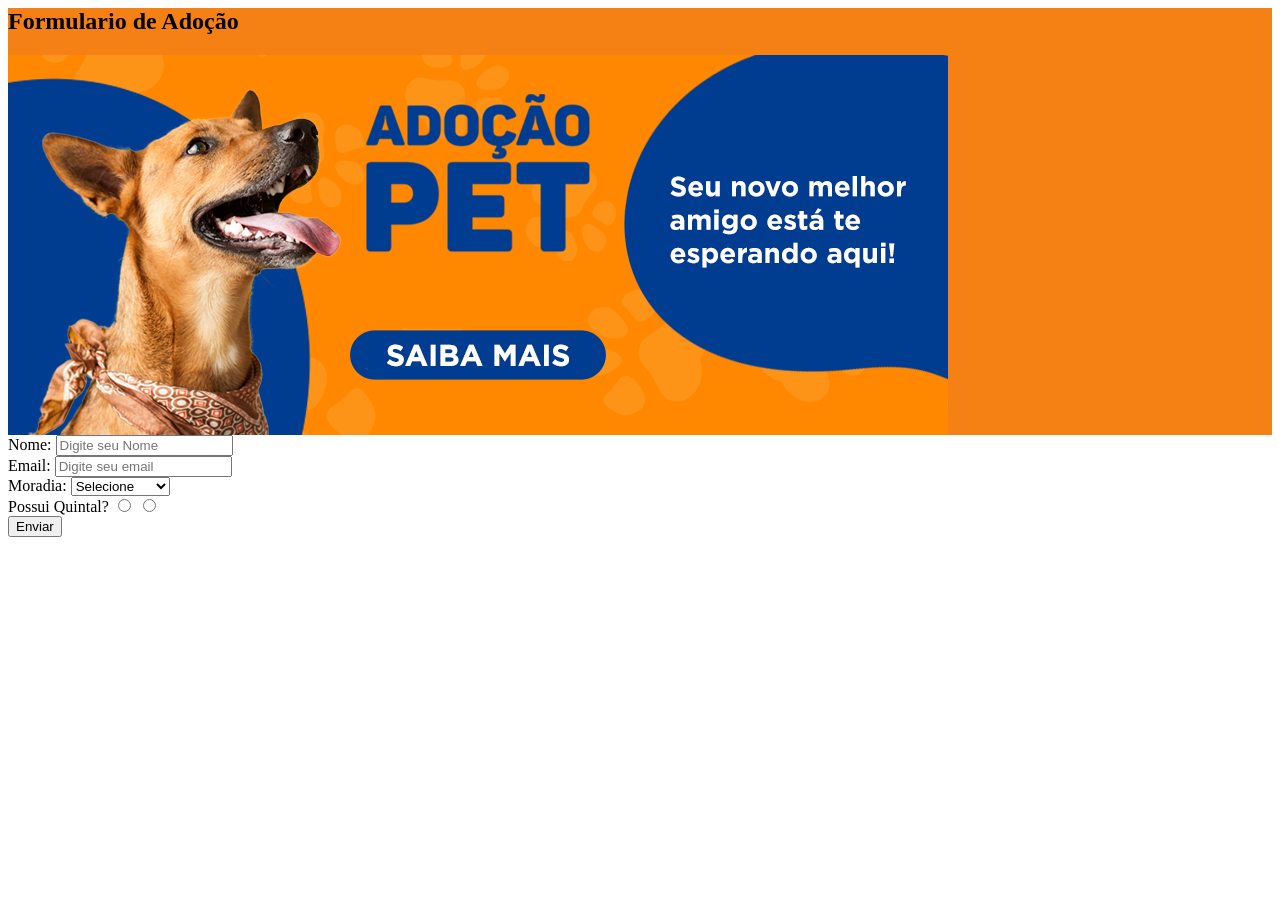
==== index.html @ d629cca0 "add - commit inicial" ====
<html lang="en">

<head>
    <meta charset="UTF-8">
    <meta name="viewport" content="width=device-width, initial-scale=1.0">
    <title>Document</title>

    <link rel="stylesheet" href="style.css">

</head>

<body>
    <div class="fundo">


        <h2>Formulario de Adoção</h2>

        <header>
            <nav>
                <img src="assets/adoção-pet.png" alt="Foto do guia da página">
            </nav>
        </header>
    </div>    

    <form id="formAdocao">

        <label for="nome">Nome:</label>
        <input type="text" id="nome" placeholder="Digite seu Nome">
        <br>

        <label for="email">Email:</label>
        <input type="text" id="email" placeholder="Digite seu email">
        <br>
        
        <label for="moradia">Moradia:</label>
        <select name="moradia" id="moradia">

            <option value="">Selecione</option>
            <option value="casa">Casa</option>
            <option value="apartamento">Apartamento</option>

        </select>
        <br>

        <label for="quintal">Possui Quintal?</label>
        <input type="radio" name="quintal" value="sim>Sim">
        <input type="radio" name="quintal" value="não>Não">
        <br>
        <button type="submit">Enviar</button>
        
    </form>

    <div id="resultado"></div>

</body>
<script src="script.js"></script>

</html>
---- style.css ----
.fundo{
    background-color: rgb(245, 128, 20);
}
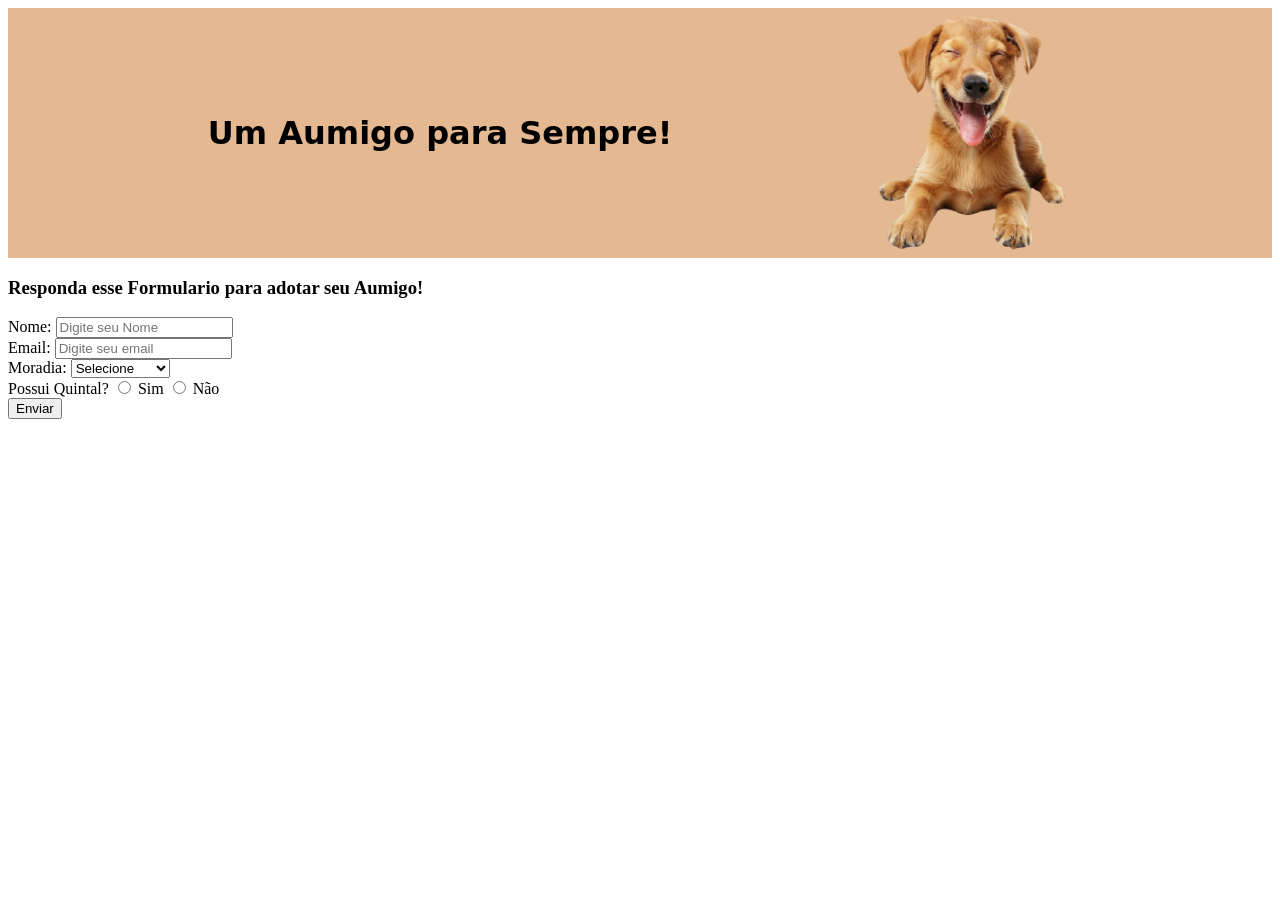
==== commit 36f5a27a: "add - adicionei a imagem na nav bar" ====
--- a/index.html
+++ b/index.html
@@ -10,47 +10,53 @@
 </head>
 
 <body>
+
     <div class="fundo">
 
 
-        <h2>Formulario de Adoção</h2>
-
         <header>
             <nav>
-                <img src="assets/adoção-pet.png" alt="Foto do guia da página">
+                <h2>Um Aumigo para Sempre!</h2>
+
+
+                <img id="icon" src="assets/amigo-removebg-preview.png" alt="">
             </nav>
         </header>
-    </div>    
+    </div>
 
-    <form id="formAdocao">
+    <main>
+        <h3>Responda esse Formulario para adotar seu Aumigo!</h3>
+        <form id="formAdocao">
 
-        <label for="nome">Nome:</label>
-        <input type="text" id="nome" placeholder="Digite seu Nome">
-        <br>
+            <label for="nome">Nome:</label>
+            <input type="text" id="nome" placeholder="Digite seu Nome">
+            <br>
 
-        <label for="email">Email:</label>
-        <input type="text" id="email" placeholder="Digite seu email">
-        <br>
-        
-        <label for="moradia">Moradia:</label>
-        <select name="moradia" id="moradia">
+            <label for="email">Email:</label>
+            <input type="text" id="email" placeholder="Digite seu email">
+            <br>
 
-            <option value="">Selecione</option>
-            <option value="casa">Casa</option>
-            <option value="apartamento">Apartamento</option>
+            <label for="moradia">Moradia:</label>
+            <select name="moradia" id="moradia">
 
-        </select>
-        <br>
+                <option value="">Selecione</option>
+                <option value="casa">Casa</option>
+                <option value="apartamento">Apartamento</option>
 
-        <label for="quintal">Possui Quintal?</label>
-        <input type="radio" name="quintal" value="sim>Sim">
-        <input type="radio" name="quintal" value="não>Não">
-        <br>
-        <button type="submit">Enviar</button>
-        
-    </form>
+            </select>
+            <br>
 
-    <div id="resultado"></div>
+            <label for="quintal">Possui Quintal?</label>
+            <input type="radio" name="quintal" value="sim"> Sim
+            <input type="radio" name="quintal" value="não"> Não
+            <br>
+            <button type="submit">Enviar</button>
+
+        </form>
+
+        <div id="resultado"></div>
+
+    </main>
 
 </body>
 <script src="script.js"></script>
--- a/style.css
+++ b/style.css
@@ -1,5 +1,25 @@
 
+#icon{
+   margin-right: 200px;
+    width: 200px;
+    height: 250px;
+}
+
+h2{
+    margin: 0 auto;
+    font-size: xx-large;
+    text-align: center;
+    font-family:system-ui, -apple-system, BlinkMacSystemFont, 'Segoe UI', Roboto, Oxygen, Ubuntu, Cantarell, 'Open Sans', 'Helvetica Neue', sans-serif
+}
+
+nav{
+    display: flex;
+    align-items: center;
+    justify-content: center;
+    font-family: 'Times New Roman', Times, serif;
+
+}
 
 .fundo{
-    background-color: rgb(245, 128, 20);
+    background-color: rgb(228, 185, 145);
 }
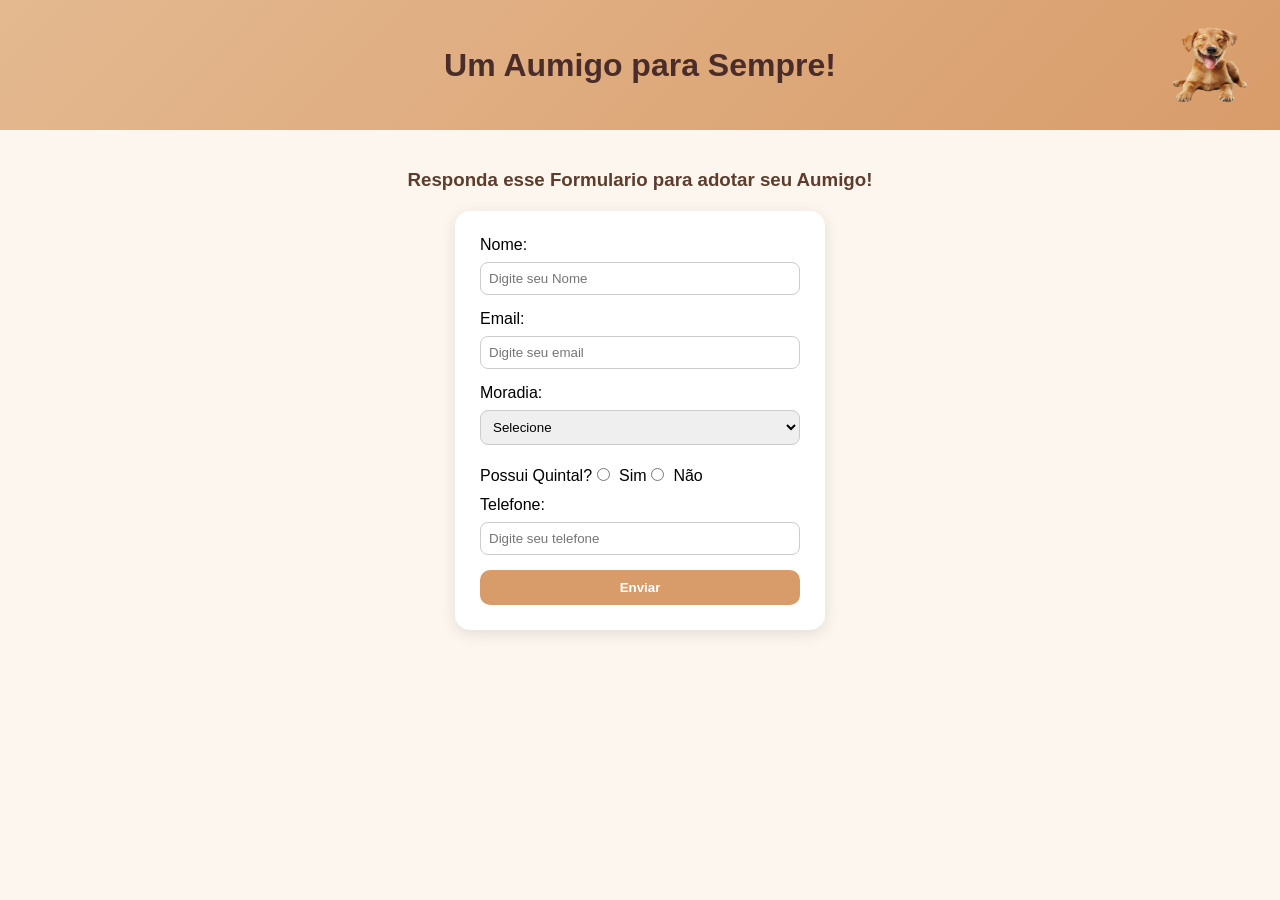
==== commit 92f02472: "up - arrumei a estilização do site" ====
--- a/index.html
+++ b/index.html
@@ -50,6 +50,11 @@
             <input type="radio" name="quintal" value="sim"> Sim
             <input type="radio" name="quintal" value="não"> Não
             <br>
+
+            <label for="telefone">Telefone:</label>
+            <input type="text" id="telefone" placeholder="Digite seu telefone">
+            <br>
+
             <button type="submit">Enviar</button>
 
         </form>
--- a/style.css
+++ b/style.css
@@ -1,25 +1,96 @@
-
-#icon{
-   margin-right: 200px;
-    width: 200px;
-    height: 250px;
+body {
+    display: flex;
+    flex-direction: column;
+    margin: 0;
+    background-color: #fdf6ee;
+    font-family: 'Segoe UI', Tahoma, Geneva, Verdana, sans-serif;
 }
 
-h2{
-    margin: 0 auto;
-    font-size: xx-large;
-    text-align: center;
-    font-family:system-ui, -apple-system, BlinkMacSystemFont, 'Segoe UI', Roboto, Oxygen, Ubuntu, Cantarell, 'Open Sans', 'Helvetica Neue', sans-serif
+.fundo {
+    background: linear-gradient(135deg, #e4b990, #d89c6a);
+    padding: 20px 0;
 }
 
-nav{
+nav {
     display: flex;
     align-items: center;
     justify-content: center;
-    font-family: 'Times New Roman', Times, serif;
-
+    position: relative;
 }
 
-.fundo{
-    background-color: rgb(228, 185, 145);
+h2 {
+    font-family: 'Gill Sans', 'Gill Sans MT', Calibri, 'Trebuchet MS', sans-serif;
+    font-size: 32px;
+    color: #4a2c2a;
+    text-align: center;
+}
+
+#icon {
+    position: absolute;
+    right: 30px;
+    width: 80px;
+    height: 80px;
+}
+
+main {
+    display: flex;
+    flex-direction: column;
+    align-items: center;
+    margin-top: 20px;
+}
+
+h3 {
+    text-align: center;
+    margin-bottom: 20px;
+    color: #5c3d2e;
+}
+
+#formAdocao {
+    background-color: white;
+    padding: 25px;
+    border-radius: 15px;
+    width: 320px;
+    box-shadow: 0px 4px 15px rgba(0,0,0,0.1);
+    font-size: 16px;
+}
+
+input, select, textarea {
+    width: 100%;
+    padding: 8px;
+    margin: 8px 0 15px 0;
+    border-radius: 8px;
+    border: 1px solid #ccc;
+    outline: none;
+}
+
+input:focus, select:focus, textarea:focus {
+    border-color: #d89c6a;
+}
+
+input[type="radio"] {
+    width: auto;
+    margin-right: 5px;
+}
+
+button {
+    width: 100%;
+    padding: 10px;
+    background-color: #d89c6a;
+    color: white;
+    border: none;
+    border-radius: 10px;
+    cursor: pointer;
+    font-weight: bold;
+    transition: 0.3s;
+}
+
+button:hover {
+    background-color: #c07f4f;
+}
+
+#resultado {
+    margin-top: 20px;
+    font-weight: bold;
+    color: green;
+    text-align: center;
 }
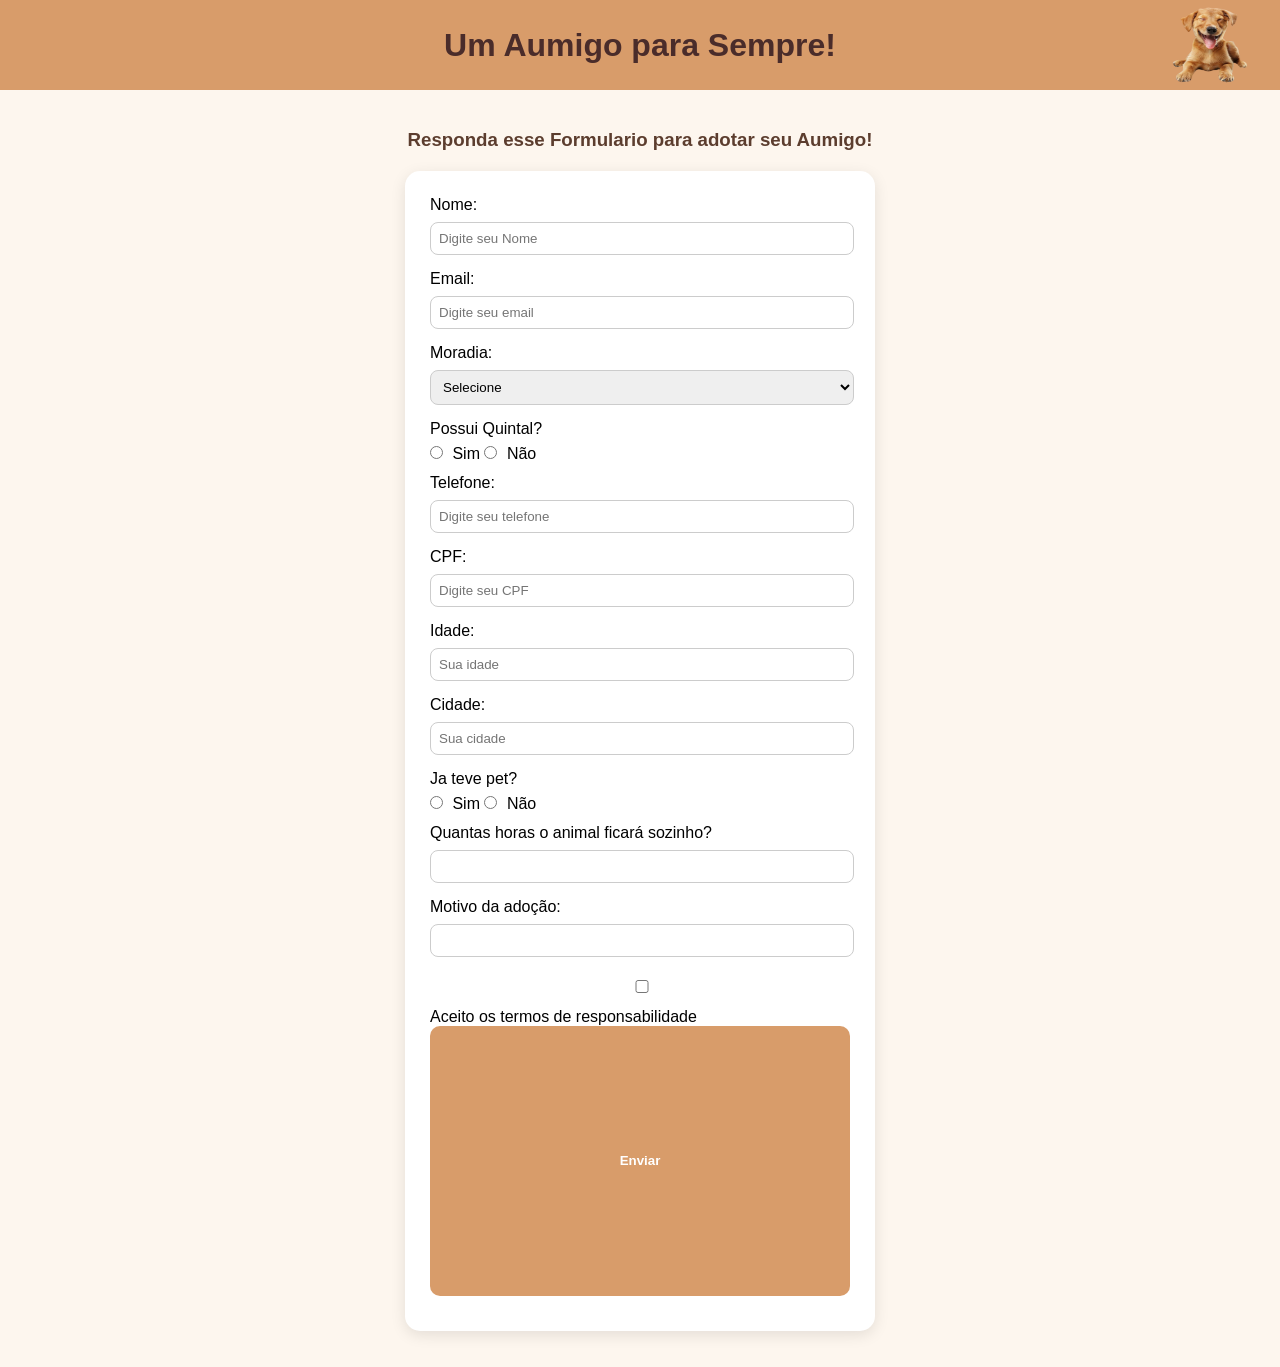
==== commit 6428deed: "up - adicionei e alterei nas paginas dos cachorros" ====
--- a/index.html
+++ b/index.html
@@ -10,9 +10,6 @@
 </head>
 
 <body>
-
-    <div class="fundo">
-
 
         <header>
             <nav>
@@ -46,13 +43,44 @@
             </select>
             <br>
 
-            <label for="quintal">Possui Quintal?</label>
+            <label for="quintal">Possui Quintal?</label> <br>
             <input type="radio" name="quintal" value="sim"> Sim
             <input type="radio" name="quintal" value="não"> Não
             <br>
 
             <label for="telefone">Telefone:</label>
             <input type="text" id="telefone" placeholder="Digite seu telefone">
+            <br>
+
+
+            <label for="cpf">CPF:</label>
+            <input type="text" id="cpf" placeholder="Digite seu CPF">
+            <br>
+
+            <label for="idade">Idade:</label>
+            <input type="number" id="idade" placeholder="Sua idade">
+            <br>
+
+            <label for="cidade">Cidade:</label>
+            <input type="text" id="cidade" placeholder="Sua cidade">
+            <br>
+
+            <label for="pet">Ja teve pet?</label> <br>
+            <input type="radio" name="pet" value="sim"> Sim
+            <input type="radio" name="pet" value="nao"> Não
+            <br>
+
+            <label for="horas">Quantas horas o animal ficará sozinho?</label>
+            <input type="number" id="horas">
+            <br>
+
+            <label for="motivo">Motivo da adoção:</label>
+            <input type="text" id="motivo"></input>
+            <br>
+
+            <label>
+                <input type="checkbox" id="termo"> Aceito os termos de responsabilidade
+            </label>
             <br>
 
             <button type="submit">Enviar</button>
--- a/style.css
+++ b/style.css
@@ -16,6 +16,7 @@
     align-items: center;
     justify-content: center;
     position: relative;
+    background-color: #d89c6a;
 }
 
 h2 {
@@ -49,13 +50,13 @@
     background-color: white;
     padding: 25px;
     border-radius: 15px;
-    width: 320px;
+    width: 420px;
     box-shadow: 0px 4px 15px rgba(0,0,0,0.1);
     font-size: 16px;
 }
 
-input, select, textarea {
-    width: 100%;
+input, select{
+    width: 101%;
     padding: 8px;
     margin: 8px 0 15px 0;
     border-radius: 8px;
@@ -63,9 +64,7 @@
     outline: none;
 }
 
-input:focus, select:focus, textarea:focus {
-    border-color: #d89c6a;
-}
+
 
 input[type="radio"] {
     width: auto;
@@ -73,6 +72,8 @@
 }
 
 button {
+    margin-bottom: 10px;
+    height: 270px;
     width: 100%;
     padding: 10px;
     background-color: #d89c6a;
@@ -93,4 +94,43 @@
     font-weight: bold;
     color: green;
     text-align: center;
-}+}
+
+#termo{
+    justify-content: space-around;
+    align-items: center;
+    text-align: center;
+
+}
+
+.galeria {
+    height: 280px;
+    display: flex;
+    gap: 20px;
+    padding: 20px;
+
+    overflow-x: auto;
+    scroll-behavior: smooth;
+}
+
+.card {
+    min-width: 250px;
+    background-color: white;
+    border-radius: 15px;
+    padding: 10px;
+    box-shadow: 0px 4px 10px rgba(0,0,0,0.1);
+    text-align: center;
+}
+
+.card img {
+    width: 100%;
+    height: 200px;
+    object-fit: cover;
+    border-radius: 10px;
+}
+
+.card p {
+    margin-top: 10px;
+    font-size: 14px;
+}
+
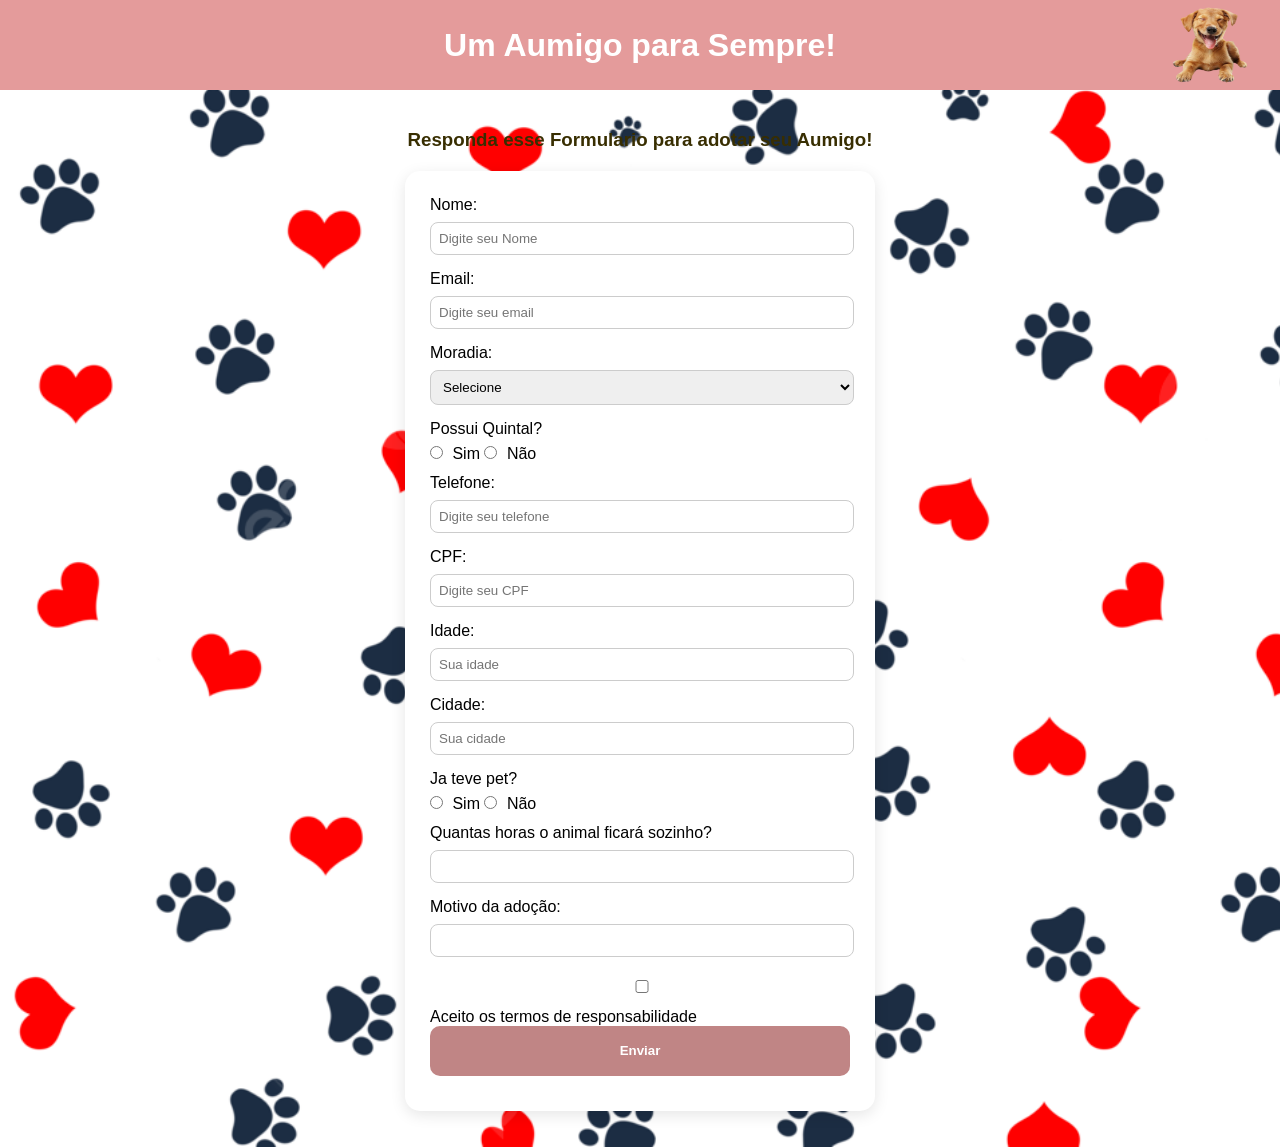
==== commit 04ae5c21: "add - adicionei a função de adotar nas paginas dos cachorros" ====
--- a/index.html
+++ b/index.html
@@ -11,14 +11,14 @@
 
 <body>
 
-        <header>
-            <nav>
-                <h2>Um Aumigo para Sempre!</h2>
+    <header>
+        <nav>
+            <h2>Um Aumigo para Sempre!</h2>
 
 
-                <img id="icon" src="assets/amigo-removebg-preview.png" alt="">
-            </nav>
-        </header>
+            <img id="icon" src="assets/amigo-removebg-preview.png" alt="">
+        </nav>
+    </header>
     </div>
 
     <main>
@@ -83,7 +83,7 @@
             </label>
             <br>
 
-            <button type="submit">Enviar</button>
+            <button id="button2" type="submit">Enviar</button>
 
         </form>
 
@@ -91,7 +91,8 @@
 
     </main>
 
+
+    <script src="script.js"></script>
 </body>
-<script src="script.js"></script>
 
 </html>
--- a/style.css
+++ b/style.css
@@ -16,13 +16,13 @@
     align-items: center;
     justify-content: center;
     position: relative;
-    background-color: #d89c6a;
+    background-color: #e49b9b;
 }
 
 h2 {
     font-family: 'Gill Sans', 'Gill Sans MT', Calibri, 'Trebuchet MS', sans-serif;
     font-size: 32px;
-    color: #4a2c2a;
+    color: #ffffff;
     text-align: center;
 }
 
@@ -43,7 +43,7 @@
 h3 {
     text-align: center;
     margin-bottom: 20px;
-    color: #5c3d2e;
+    color: #382e01;
 }
 
 #formAdocao {
@@ -76,7 +76,7 @@
     height: 270px;
     width: 100%;
     padding: 10px;
-    background-color: #d89c6a;
+    background-color: #c08585;
     color: white;
     border: none;
     border-radius: 10px;
@@ -86,7 +86,7 @@
 }
 
 button:hover {
-    background-color: #c07f4f;
+    background-color: #db3c3c;
 }
 
 #resultado {
@@ -134,3 +134,13 @@
     font-size: 14px;
 }
 
+body{
+    background-image: url(assets/a1.jpg);
+    background-repeat: no-repeat;
+    background-size: cover;
+}
+
+#button2{
+    height: 50px;
+    width: 420px;
+}
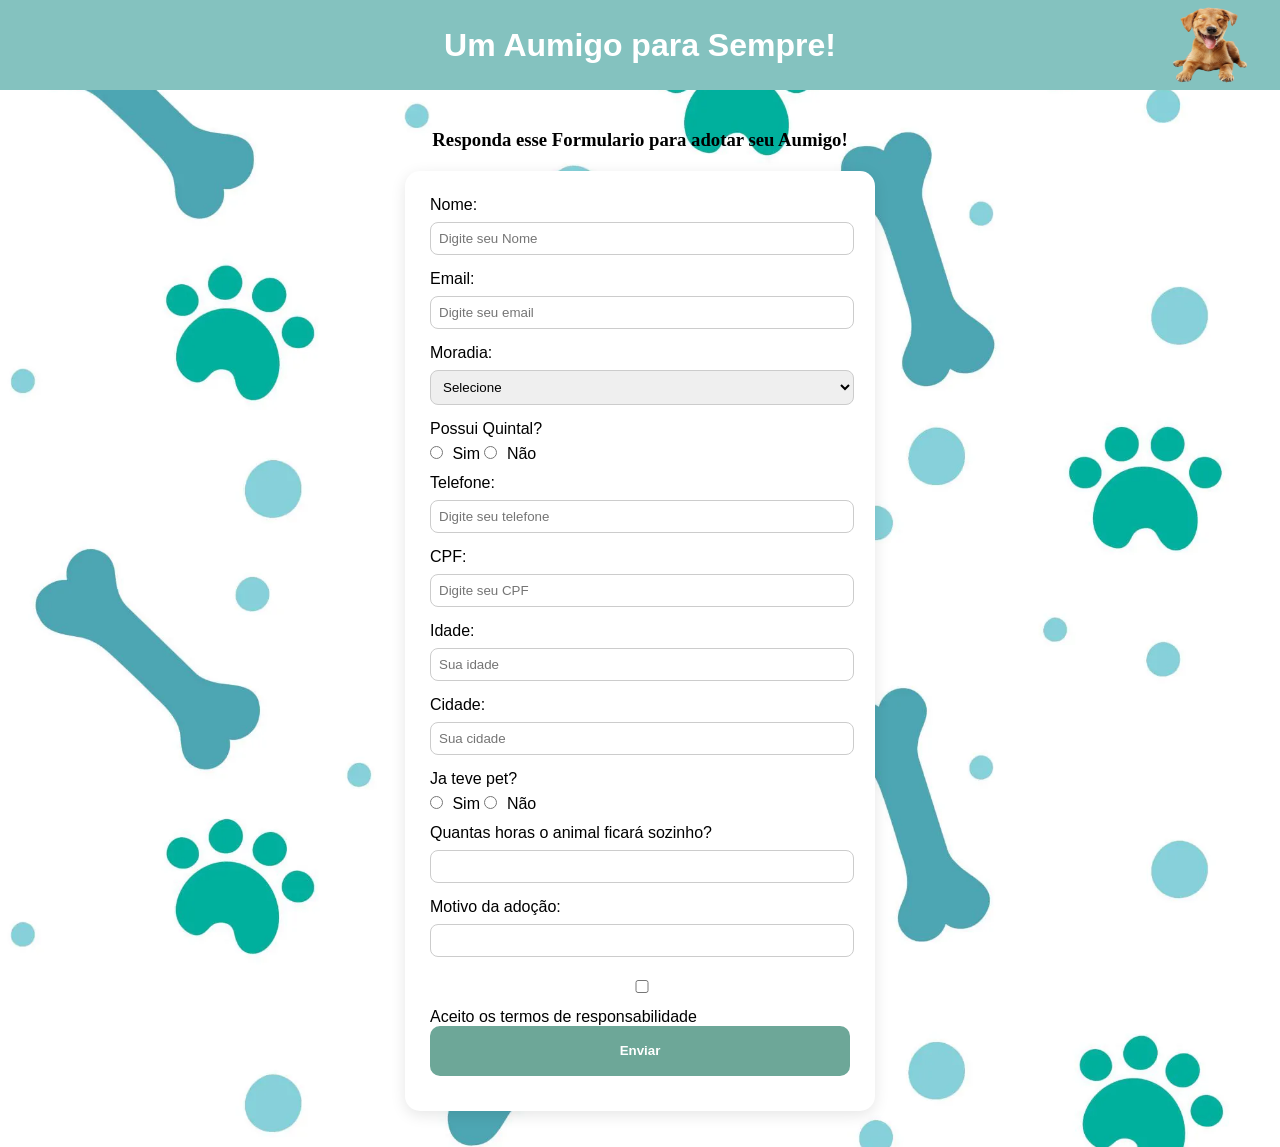
==== commit 2febe2aa: "up - arrumei as funções do formulário e adicionei mais cachorros para adoção" ====
--- a/index.html
+++ b/index.html
@@ -22,7 +22,7 @@
     </div>
 
     <main>
-        <h3>Responda esse Formulario para adotar seu Aumigo!</h3>
+        <h3> <strong>Responda esse Formulario para adotar seu Aumigo!</strong></h3>
         <form id="formAdocao">
 
             <label for="nome">Nome:</label>
--- a/style.css
+++ b/style.css
@@ -16,7 +16,7 @@
     align-items: center;
     justify-content: center;
     position: relative;
-    background-color: #e49b9b;
+    background-color: #84c2bf;
 }
 
 h2 {
@@ -41,9 +41,10 @@
 }
 
 h3 {
+    font-family: 'Times New Roman', Times, serif;
     text-align: center;
     margin-bottom: 20px;
-    color: #382e01;
+    color: #000000;
 }
 
 #formAdocao {
@@ -76,7 +77,7 @@
     height: 270px;
     width: 100%;
     padding: 10px;
-    background-color: #c08585;
+    background-color: #6da798;
     color: white;
     border: none;
     border-radius: 10px;
@@ -86,7 +87,7 @@
 }
 
 button:hover {
-    background-color: #db3c3c;
+    background-color: #695dd6;
 }
 
 #resultado {
@@ -104,13 +105,10 @@
 }
 
 .galeria {
-    height: 280px;
-    display: flex;
+    display: grid;
+    grid-template-columns: repeat(6, 1fr);
     gap: 20px;
     padding: 20px;
-
-    overflow-x: auto;
-    scroll-behavior: smooth;
 }
 
 .card {
@@ -135,7 +133,7 @@
 }
 
 body{
-    background-image: url(assets/a1.jpg);
+    background-image: url(assets/blue.webp);
     background-repeat: no-repeat;
     background-size: cover;
 }
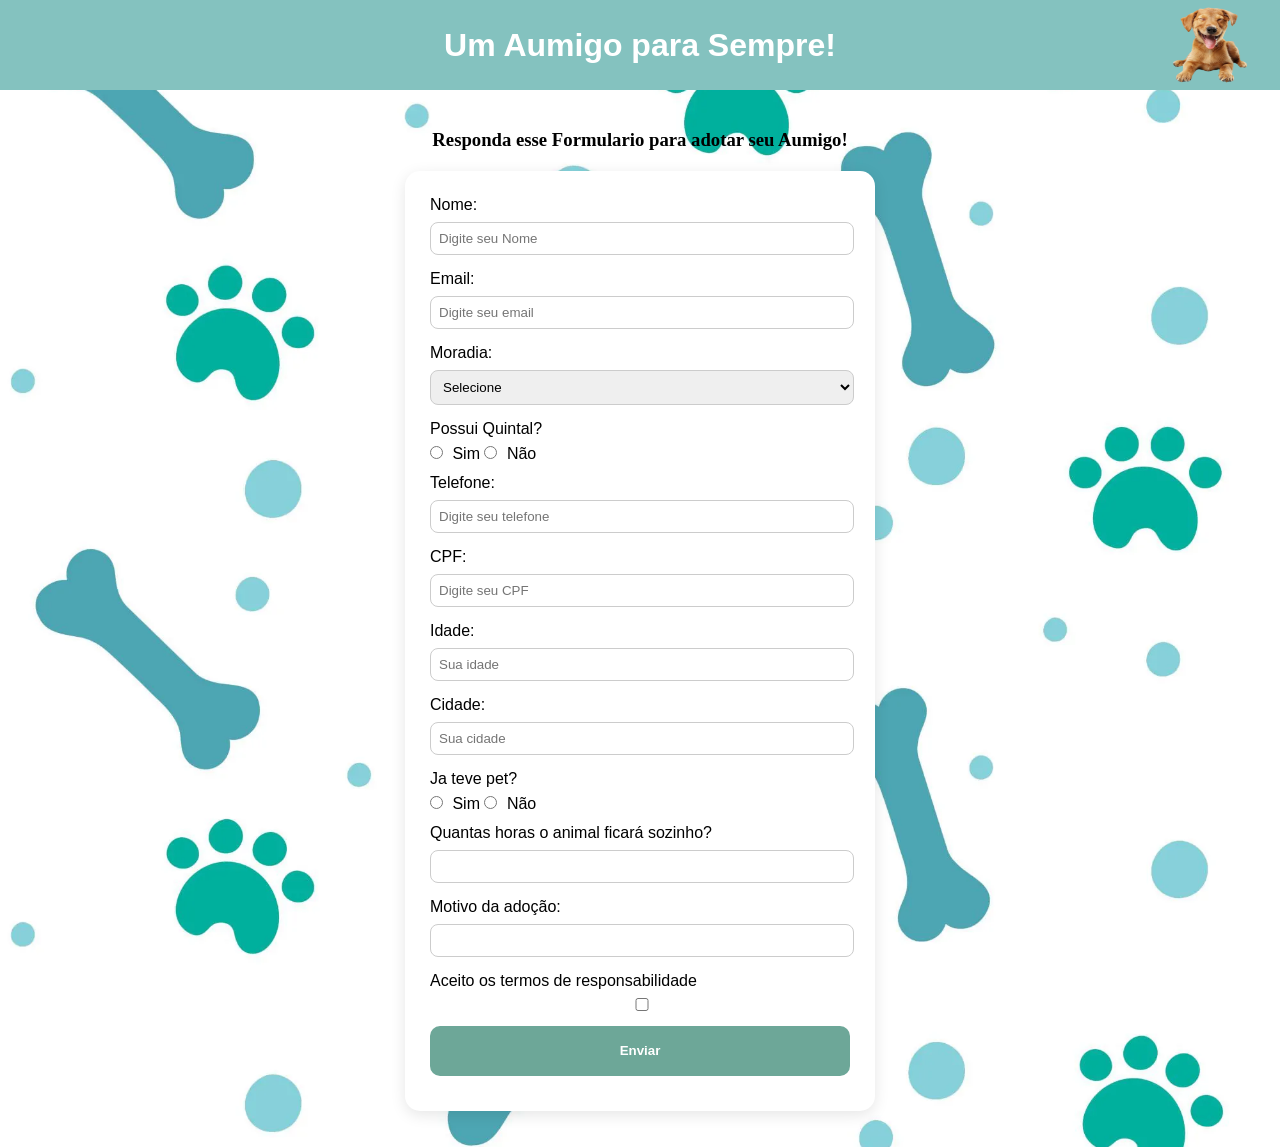
==== commit b751721d: "up - alterei no css,  html e js" ====
--- a/index.html
+++ b/index.html
@@ -78,9 +78,9 @@
             <input type="text" id="motivo"></input>
             <br>
 
-            <label>
-                <input type="checkbox" id="termo"> Aceito os termos de responsabilidade
-            </label>
+            <label for="termo"> Aceito os termos de responsabilidade </label>
+                <input type="checkbox" name="termo" value="sim">
+            
             <br>
 
             <button id="button2" type="submit">Enviar</button>
--- a/style.css
+++ b/style.css
@@ -142,3 +142,7 @@
     height: 50px;
     width: 420px;
 }
+
+label[termo]{
+
+}
